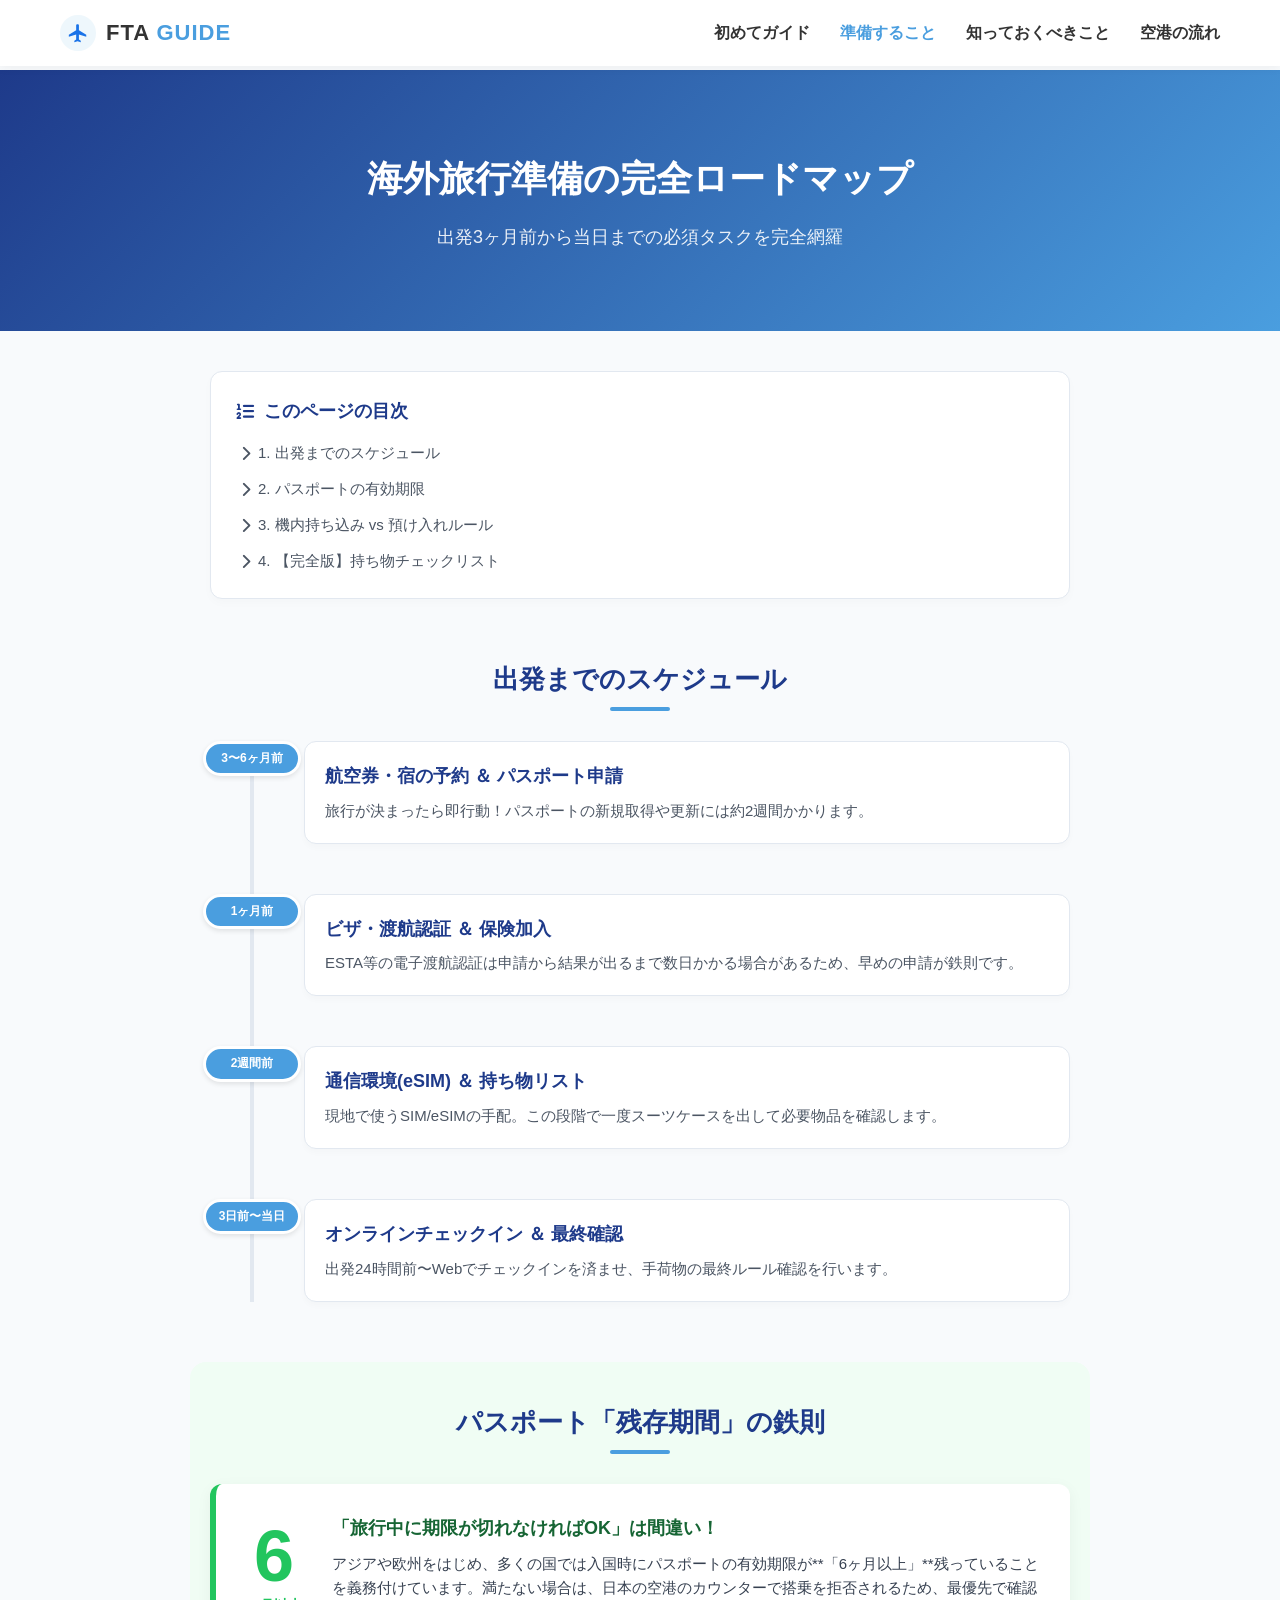
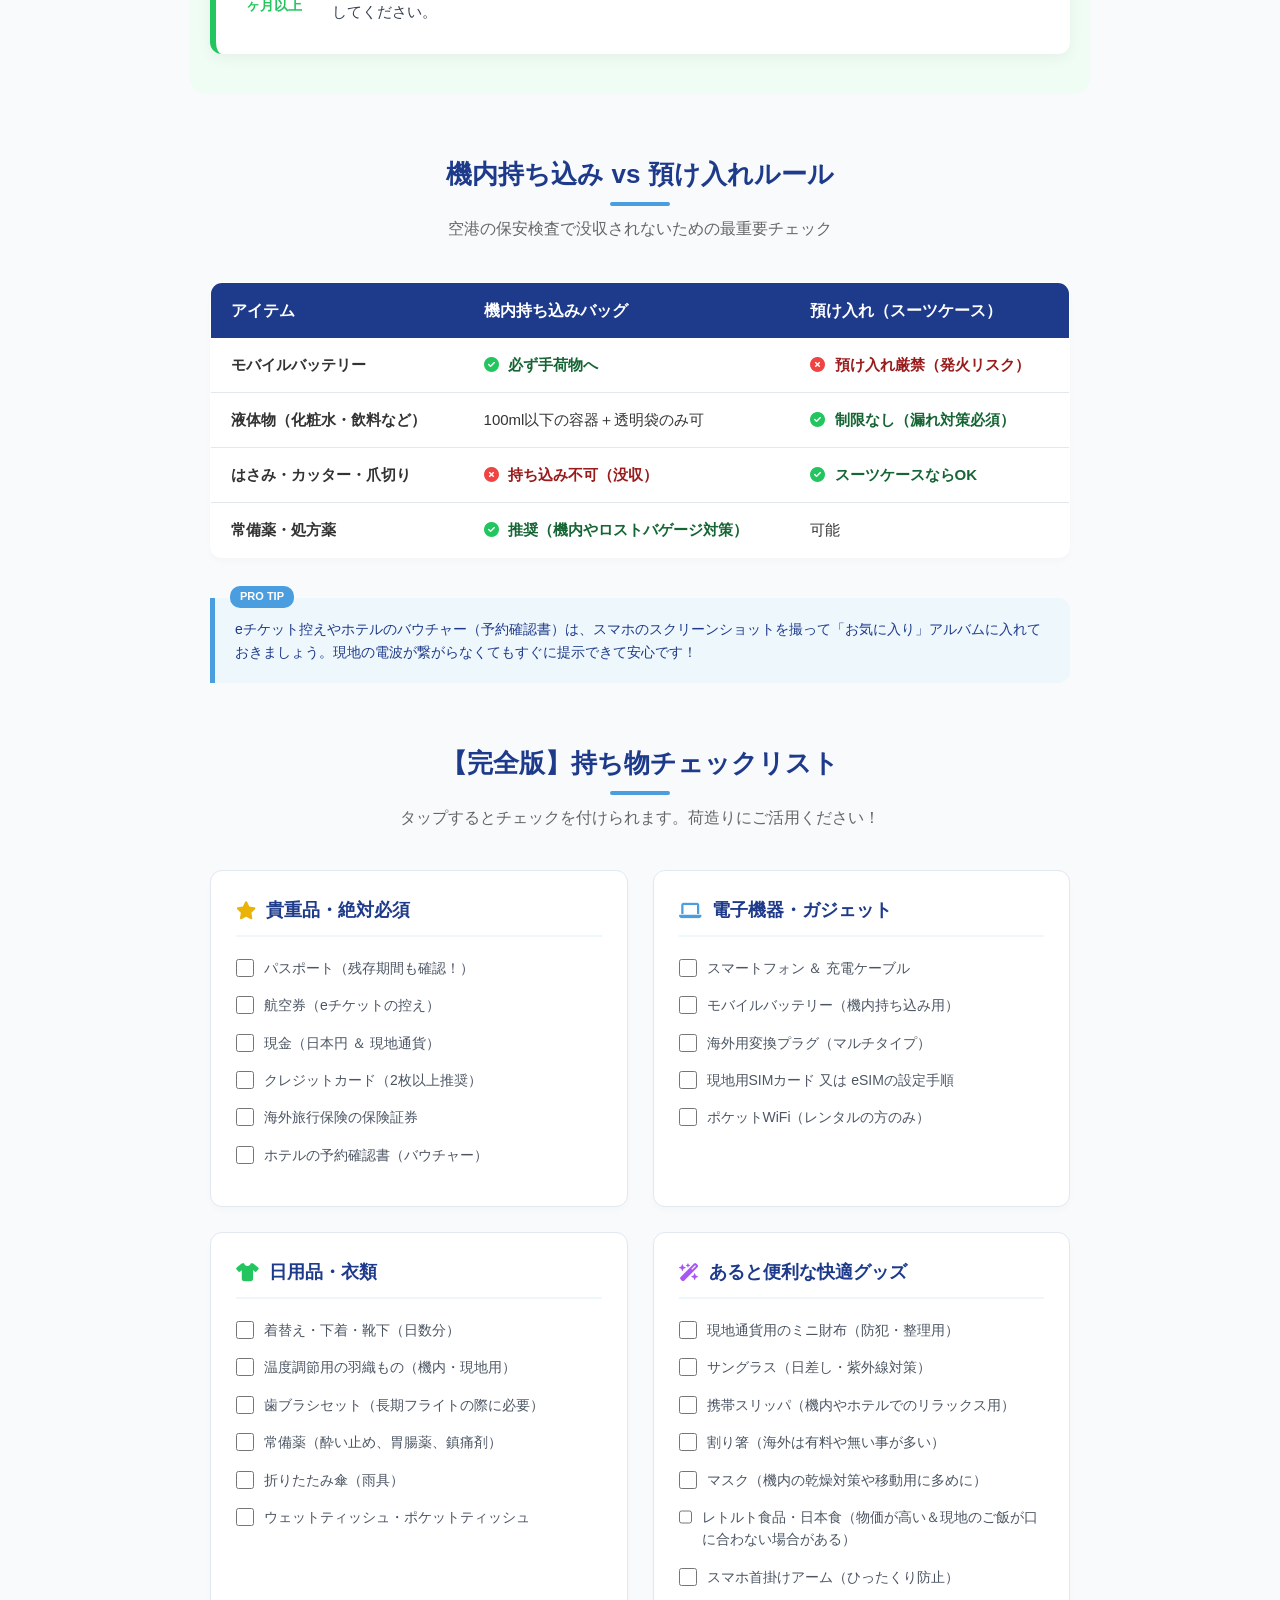
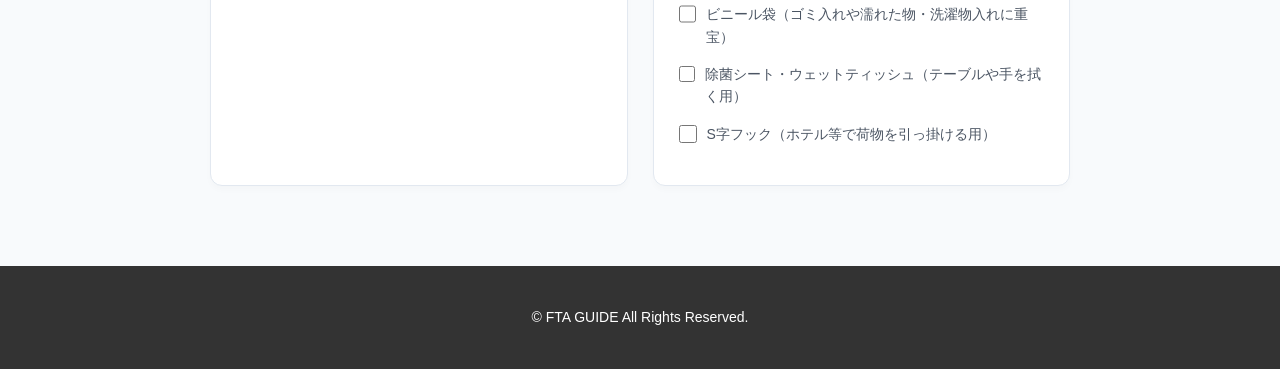
==== prepare.html @ abfdf831 "Add files via upload" ====
<!DOCTYPE html>
<html lang="ja">
<head>
  <meta charset="UTF-8">
  <meta name="viewport" content="width=device-width, initial-scale=1.0">
  <title>準備すること - FTA GUIDE</title>
  <link rel="stylesheet" href="prepare.css">
  <link rel="stylesheet" href="https://cdnjs.cloudflare.com/ajax/libs/font-awesome/6.5.1/css/all.min.css">
</head>
<body>

  <header>
    <nav>
      <a href="index.html" class="logo">
        <span class="logo-icon"></span>
        <span class="logo-text">FTA <span class="highlight">GUIDE</span></span>
      </a>
      <ul>
        <li><a href="guide.html">初めてガイド</a></li>
        <li><a href="prepare.html" class="active">準備すること</a></li>
        <li><a href="tips.html">知っておくべきこと</a></li>
        <li><a href="airport.html">空港の流れ</a></li>
      </ul>
    </nav>
  </header>

<main>
    <section class="hero-section">
      <h1>海外旅行準備の完全ロードマップ</h1>
      <p>出発3ヶ月前から当日までの必須タスクを完全網羅</p>
    </section>

    <section class="container toc-section">
      <div class="toc-box">
        <h2 class="toc-title"><i class="fa-solid fa-list-ol"></i> このページの目次</h2>
        <ul class="toc-list">
          <li><a href="#schedule-anchor"><i class="fa-solid fa-chevron-right"></i> 1. 出発までのスケジュール</a></li>
          <li><a href="#passport-anchor"><i class="fa-solid fa-chevron-right"></i> 2. パスポートの有効期限</a></li>
          <li><a href="#rules-anchor"><i class="fa-solid fa-chevron-right"></i> 3. 機内持ち込み vs 預け入れルール</a></li>
          <li><a href="#checklist-anchor"><i class="fa-solid fa-chevron-right"></i> 4. 【完全版】持ち物チェックリスト</a></li>
        </ul>
      </div>
    </section>

    <section id="schedule-anchor" class="container">
      <h2 class="section-title">出発までのスケジュール</h2>
      <div class="timeline">
        <div class="timeline-item">
          <div class="timeline-badge">3〜6ヶ月前</div>
          <div class="timeline-panel">
            <h3>航空券・宿の予約 ＆ パスポート申請</h3>
            <p>旅行が決まったら即行動！パスポートの新規取得や更新には約2週間かかります。</p>
          </div>
        </div>
        <div class="timeline-item">
          <div class="timeline-badge">1ヶ月前</div>
          <div class="timeline-panel">
            <h3>ビザ・渡航認証 ＆ 保険加入</h3>
            <p>ESTA等の電子渡航認証は申請から結果が出るまで数日かかる場合があるため、早めの申請が鉄則です。</p>
          </div>
        </div>
        <div class="timeline-item">
          <div class="timeline-badge">2週間前</div>
          <div class="timeline-panel">
            <h3>通信環境(eSIM) ＆ 持ち物リスト</h3>
            <p>現地で使うSIM/eSIMの手配。この段階で一度スーツケースを出して必要物品を確認します。</p>
          </div>
        </div>
        <div class="timeline-item">
          <div class="timeline-badge">3日前〜当日</div>
          <div class="timeline-panel">
            <h3>オンラインチェックイン ＆ 最終確認</h3>
            <p>出発24時間前〜Webでチェックインを済ませ、手荷物の最終ルール確認を行います。</p>
          </div>
        </div>
      </div>
    </section>

    <section id="passport-anchor" class="container bg-light">
      <h2 class="section-title">パスポート「残存期間」の鉄則</h2>
      <div class="passport-alert-box">
        <div class="number-focus">
          <span class="big-num">6</span>
          <span class="num-unit">ヶ月以上</span>
        </div>
        <div class="alert-text">
          <h3>「旅行中に期限が切れなければOK」は間違い！</h3>
          <p>アジアや欧州をはじめ、多くの国では入国時にパスポートの有効期限が**「6ヶ月以上」**残っていることを義務付けています。満たない場合は、日本の空港のカウンターで搭乗を拒否されるため、最優先で確認してください。</p>
        </div>
      </div>
    </section>

    <section id="rules-anchor" class="container">
      <h2 class="section-title">機内持ち込み vs 預け入れルール</h2>
      <p class="section-sub-title">空港の保安検査で没収されないための最重要チェック</p>
      
      <table class="rule-table">
        <thead>
          <tr>
            <th>アイテム</th>
            <th>機内持ち込みバッグ</th>
            <th>預け入れ（スーツケース）</th>
          </tr>
        </thead>
        <tbody>
          <tr>
            <td><strong>モバイルバッテリー</strong></td>
            <td class="status-ok"><i class="fa-solid fa-circle-check"></i> 必ず手荷物へ</td>
            <td class="status-ng"><i class="fa-solid fa-circle-xmark"></i> 預け入れ厳禁（発火リスク）</td>
          </tr>
          <tr>
            <td><strong>液体物（化粧水・飲料など）</strong></td>
            <td>100ml以下の容器＋透明袋のみ可</td>
            <td class="status-ok"><i class="fa-solid fa-circle-check"></i> 制限なし（漏れ対策必須）</td>
          </tr>
          <tr>
            <td><strong>はさみ・カッター・爪切り</strong></td>
            <td class="status-ng"><i class="fa-solid fa-circle-xmark"></i> 持ち込み不可（没収）</td>
            <td class="status-ok"><i class="fa-solid fa-circle-check"></i> スーツケースならOK</td>
          </tr>
          <tr>
            <td><strong>常備薬・処方薬</strong></td>
            <td class="status-ok"><i class="fa-solid fa-circle-check"></i> 推奨（機内やロストバゲージ対策）</td>
            <td>可能</td>
          </tr>
        </tbody>
      </table>

      <div class="advice-box">
        <span class="advice-badge">Pro Tip</span>
        <p>eチケット控えやホテルのバウチャー（予約確認書）は、スマホのスクリーンショットを撮って「お気に入り」アルバムに入れておきましょう。現地の電波が繋がらなくてもすぐに提示できて安心です！</p>
      </div>
    </section>

    <section id="checklist-anchor" class="container">
      <h2 class="section-title">【完全版】持ち物チェックリスト</h2>
      <p class="section-sub-title">タップするとチェックを付けられます。荷造りにご活用ください！</p>
      
      <div class="checklist-grid">
        <div class="checklist-card">
          <h3><i class="fa-solid fa-star" style="color: #eab308;"></i> 貴重品・絶対必須</h3>
          <label class="check-item"><input type="checkbox"> <span>パスポート（残存期間も確認！）</span></label>
          <label class="check-item"><input type="checkbox"> <span>航空券（eチケットの控え）</span></label>
          <label class="check-item"><input type="checkbox"> <span>現金（日本円 ＆ 現地通貨）</span></label>
          <label class="check-item"><input type="checkbox"> <span>クレジットカード（2枚以上推奨）</span></label>
          <label class="check-item"><input type="checkbox"> <span>海外旅行保険の保険証券</span></label>
          <label class="check-item"><input type="checkbox"> <span>ホテルの予約確認書（バウチャー）</span></label>
        </div>

        <div class="checklist-card">
          <h3><i class="fa-solid fa-laptop" style="color: #4a9edf;"></i> 電子機器・ガジェット</h3>
          <label class="check-item"><input type="checkbox"> <span>スマートフォン ＆ 充電ケーブル</span></label>
          <label class="check-item"><input type="checkbox"> <span>モバイルバッテリー（機内持ち込み用）</span></label>
          <label class="check-item"><input type="checkbox"> <span>海外用変換プラグ（マルチタイプ）</span></label>
          <label class="check-item"><input type="checkbox"> <span>現地用SIMカード 又は eSIMの設定手順</span></label>
          <label class="check-item"><input type="checkbox"> <span>ポケットWiFi（レンタルの方のみ）</span></label>
        </div>

        <div class="checklist-card">
          <h3><i class="fa-solid fa-shirt" style="color: #22c55e;"></i> 日用品・衣類</h3>
          <label class="check-item"><input type="checkbox"> <span>着替え・下着・靴下（日数分）</span></label>
          <label class="check-item"><input type="checkbox"> <span>温度調節用の羽織もの（機内・現地用）</span></label>
          <label class="check-item"><input type="checkbox"> <span>歯ブラシセット（長期フライトの際に必要）</span></label>
          <label class="check-item"><input type="checkbox"> <span>常備薬（酔い止め、胃腸薬、鎮痛剤）</span></label>
          <label class="check-item"><input type="checkbox"> <span>折りたたみ傘（雨具）</span></label>
          <label class="check-item"><input type="checkbox"> <span>ウェットティッシュ・ポケットティッシュ</span></label>
        </div>

        <div class="checklist-card">
          <h3><i class="fa-solid fa-wand-magic-sparkles" style="color: #a855f7;"></i> あると便利な快適グッズ</h3>
          <label class="check-item"><input type="checkbox"> <span>現地通貨用のミニ財布（防犯・整理用）</span></label>
          <label class="check-item"><input type="checkbox"> <span>サングラス（日差し・紫外線対策）</span></label>
          <label class="check-item"><input type="checkbox"> <span>携帯スリッパ（機内やホテルでのリラックス用）</span></label>
          <label class="check-item"><input type="checkbox"> <span>割り箸（海外は有料や無い事が多い）</span></label>
          <label class="check-item"><input type="checkbox"> <span>マスク（機内の乾燥対策や移動用に多めに）</span></label>
          <label class="check-item"><input type="checkbox"> <span>レトルト食品・日本食（物価が高い＆現地のご飯が口に合わない場合がある）</span></label>
          <label class="check-item"><input type="checkbox"> <span>スマホ首掛けアーム（ひったくり防止）</span></label>
          <label class="check-item"><input type="checkbox"> <span>ビニール袋（ゴミ入れや濡れた物・洗濯物入れに重宝）</span></label>
          <label class="check-item"><input type="checkbox"> <span>除菌シート・ウェットティッシュ（テーブルや手を拭く用）</span></label>
          <label class="check-item"><input type="checkbox"> <span>S字フック（ホテル等で荷物を引っ掛ける用）</span></label>
        </div>
      </div>
    </section>
  </main>
  <footer>
    <p>&copy; FTA GUIDE All Rights Reserved.</p>
  </footer>

</body>
</html>
---- prepare.css ----
/* ==========================================================================
   共通設定 ＆ ヘッダー（guide.cssのデザインシステムを完全継承）
   ========================================================================== */
* {
    margin: 0;
    padding: 0;
    box-sizing: border-box;
}

body {
    font-family: 'Helvetica Neue', Arial, 'Hiragino Kaku Gothic ProN', 'Hiragino Sans', Meiryo, sans-serif;
    color: #333333;
    background-color: #f8fafc;
    line-height: 1.6;
}

header {
    background-color: #ffffff;
    box-shadow: 0 2px 10px rgba(0, 0, 0, 0.05);
    position: fixed;
    top: 0;
    left: 0;
    width: 100%;
    z-index: 1000;
}

nav {
    display: flex;
    justify-content: space-between;
    align-items: center;
    max-width: 1200px;
    margin: 0 auto;
    padding: 15px 20px;
}

/* 飛行機ロゴ（下線強制クリア・ホームリンク対応） */
nav .logo {
    display: flex !important;
    align-items: center;
    gap: 10px;
    font-family: 'Arial Black', Impact, sans-serif;
    letter-spacing: 1px;
    cursor: pointer;
    text-decoration: none !important;
}

nav .logo-icon {
    width: 36px;
    height: 36px;
    background-color: #eef7fc;
    border-radius: 50%;
    display: flex;
    align-items: center;
    justify-content: center;
    background-image: url("data:image/svg+xml;utf8,<svg xmlns='http://www.w3.org/2000/svg' viewBox='0 0 24 24' fill='%231a73e8'><path d='M21 16v-2l-8-5V3.5c0-.83-.67-1-1.5-1s-1.5.17-1.5 1V9l-8 5v2l8-2.5V19l-2 1.5V22l3.5-1 3.5 1v-1.5L13 19v-5.5l8 2.5z'/></svg>") !important;
    background-size: 22px;
    background-repeat: no-repeat;
    background-position: center;
    transition: transform 0.3s ease;
}

nav .logo:hover .logo-icon {
    transform: rotate(15deg) scale(1.1);
}

nav .logo-text {
    font-size: 22px;
    color: #333333;
    font-weight: 900 !important;
    text-decoration: none !important;
}

nav .logo-text .highlight {
    color: #4a9edf !important;
    font-weight: 900 !important;
    text-decoration: none !important;
}

/* ナビゲーションメニュー（文字太さ700） */
nav ul {
    display: flex;
    list-style: none;
    gap: 30px;
}

nav ul li a {
    text-decoration: none;
    color: #333333;
    font-size: 16px;
    font-weight: 700; /* 太さをキープ */
    transition: color 0.3s ease;
}

nav ul li a:hover,
nav ul li a.active {
    color: #4a9edf;
}

/* ==========================================================================
   メインレイアウト ＆ 各セクション
   ========================================================================== */
main {
    margin-top: 70px; /* ヘッダーに被らないように調整 */
}

/* メインビジュアル */
.hero-section {
    background: linear-gradient(135deg, #1e3a8a 0%, #4a9edf 100%);
    color: #ffffff;
    text-align: center;
    padding: 80px 20px;
}

.hero-section h1 {
    font-size: 36px;
    margin-bottom: 15px;
    font-weight: 700;
}

.hero-section p {
    font-size: 18px;
    opacity: 0.9;
}

/* コンテナ */
.container {
    max-width: 900px;
    margin: 60px auto;
    padding: 0 20px;
}

.bg-light {
    background-color: #f0fdf4; /* 薄い緑色の背景でアクセント */
    padding: 40px 20px;
    border-radius: 16px;
}

/* タイトルスタイル */
.section-title {
    font-size: 26px;
    color: #1e3a8a;
    text-align: center;
    margin-bottom: 30px;
    position: relative;
    padding-bottom: 10px;
}

.section-title::after {
    content: '';
    position: absolute;
    bottom: 0;
    left: 50%;
    transform: translateX(-50%);
    width: 60px;
    height: 4px;
    background-color: #4a9edf;
    border-radius: 2px;
}

.section-sub-title {
    text-align: center !important;
    font-size: 16px;
    color: #666666;
    margin-top: -20px;
    margin-bottom: 40px;
}

/* ==========================================================================
   コンポーネント（タイムライン、数値強調、テーブル、アドバイス）
   ========================================================================== */

/* 1. タイムライン */
.timeline {
    position: relative;
    padding-left: 30px;
    border-left: 4px solid #e2e8f0;
    margin-left: 20px;
}

.timeline-item {
    position: relative;
    margin-bottom: 40px;
}

.timeline-item:last-child {
    margin-bottom: 0;
}

.timeline-badge {
    position: absolute;
    left: -55px;
    top: 2px;
    background-color: #4a9edf;
    color: #ffffff;
    padding: 4px 12px;
    font-size: 12px;
    font-weight: 700;
    border-radius: 20px;
    border: 3px solid #ffffff;
    box-shadow: 0 2px 5px rgba(0,0,0,0.1);
}

.timeline-panel {
    background: #ffffff;
    padding: 20px;
    border-radius: 12px;
    box-shadow: 0 4px 6px rgba(0, 0, 0, 0.02);
    border: 1px solid #e2e8f0;
}

.timeline-panel h3 {
    font-size: 18px;
    color: #1e3a8a;
    margin-bottom: 8px;
}

.timeline-panel p {
    font-size: 15px;
    color: #4b5563;
}

/* 2. パスポート数値強調ボックス */
.passport-alert-box {
    display: flex;
    align-items: center;
    background: #ffffff;
    padding: 30px;
    border-radius: 12px;
    box-shadow: 0 4px 15px rgba(0, 0, 0, 0.05);
    gap: 30px;
    border-left: 6px solid #22c55e;
}

.number-focus {
    text-align: center;
    flex-shrink: 0;
}

.big-num {
    font-size: 72px;
    font-weight: 900;
    color: #22c55e;
    line-height: 1;
    display: block;
}

.num-unit {
    font-size: 14px;
    font-weight: 700;
    color: #22c55e;
}

.alert-text h3 {
    color: #166534;
    font-size: 18px;
    margin-bottom: 10px;
}

.alert-text p {
    font-size: 15px;
    color: #374151;
}

/* 3. ルール比較テーブル */
.rule-table {
    width: 100%;
    border-collapse: collapse;
    background: #ffffff;
    border-radius: 12px;
    overflow: hidden;
    box-shadow: 0 4px 6px rgba(0, 0, 0, 0.02);
    border: 1px solid #e2e8f0;
    margin-bottom: 40px;
}

.rule-table th {
    background-color: #1e3a8a;
    color: #ffffff;
    padding: 15px 20px;
    font-weight: 700;
    text-align: left;
}

.rule-table td {
    padding: 15px 20px;
    border-bottom: 1px solid #e2e8f0;
    font-size: 15px;
}

.rule-table tr:last-child td {
    border-bottom: none;
}

.status-ok {
    color: #166534;
    font-weight: 700;
}
.status-ok i {
    color: #22c55e;
    margin-right: 5px;
}

.status-ng {
    color: #991b1b;
    font-weight: 700;
}
.status-ng i {
    color: #ef4444;
    margin-right: 5px;
}

/* 4. アドバイスボックス */
.advice-box {
    background-color: #eef7fc;
    border-left: 5px solid #4a9edf;
    padding: 20px;
    border-radius: 0 12px 12px 0;
    position: relative;
    margin-top: 30px;
}

.advice-badge {
    position: absolute;
    top: -12px;
    left: 15px;
    background-color: #4a9edf;
    color: #ffffff;
    font-size: 11px;
    font-weight: 700;
    padding: 2px 10px;
    border-radius: 10px;
    text-transform: uppercase;
}

.advice-box p {
    font-size: 14px;
    color: #1e3a8a;
    margin: 0;
}

/* フッター */
footer {
    text-align: center;
    padding: 40px 20px;
    background-color: #333333;
    color: #ffffff;
    font-size: 14px;
    margin-top: 80px;
}
/* 1. タイムライン（バッジの文字被りを完全に修正） */
.timeline {
    position: relative;
    padding-left: 50px; /* 左側の余白を広げて文字と被るのを防ぐ */
    border-left: 4px solid #e2e8f0;
    margin-left: 40px; /* 全体を少し右に寄せてバランスを取る */
}

.timeline-item {
    position: relative;
    margin-bottom: 50px;
}

.timeline-item:last-child {
    margin-bottom: 0;
}

/* 一直線の縦線の中央に完璧に配置されるよう調整 */
.timeline-badge {
    position: absolute;
    left: -101px; /* 縦線の真上にバッジのセンターが来るように調整 */
    top: 0;
    width: 98px; /* バッジの横幅を固定 */
    text-align: center;
    background-color: #4a9edf;
    color: #ffffff;
    padding: 5px 0;
    font-size: 12px;
    font-weight: 700;
    border-radius: 20px;
    border: 3px solid #ffffff;
    box-shadow: 0 2px 5px rgba(0,0,0,0.1);
}

.timeline-panel {
    background: #ffffff;
    padding: 20px;
    border-radius: 12px;
    box-shadow: 0 4px 6px rgba(0, 0, 0, 0.02);
    border: 1px solid #e2e8f0;
}

.timeline-panel h3 {
    font-size: 18px;
    color: #1e3a8a;
    margin-bottom: 8px;
}

.timeline-panel p {
    font-size: 15px;
    color: #4b5563;
}


/* ==========================================================================
   新機能の追加CSS（目次 ＆ チェックリスト）※ファイルの最下部に追加してください
   ========================================================================== */

/* 目次のデザイン */
.toc-section {
    margin-top: 40px !important;
    margin-bottom: 20px !important;
}

.toc-box {
    background-color: #ffffff;
    border: 1px solid #e2e8f0;
    border-radius: 12px;
    padding: 25px;
    box-shadow: 0 4px 10px rgba(0,0,0,0.02);
}

.toc-title {
    font-size: 18px;
    color: #1e3a8a;
    margin-bottom: 15px;
    display: flex;
    align-items: center;
    gap: 10px;
}

.toc-list {
    list-style: none;
    display: flex;
    flex-direction: column;
    gap: 12px;
    padding-left: 5px;
}

.toc-list li a {
    text-decoration: none;
    color: #4b5563;
    font-size: 15px;
    font-weight: 500;
    display: flex;
    align-items: center;
    gap: 8px;
    transition: color 0.2s ease, padding-left 0.2s ease;
}

/* 目次のリンクにマウスを乗せたら少し右に動く */
.toc-list li a:hover {
    color: #4a9edf;
    padding-left: 5px;
}

/* スムーズスクロールを有効にする（目次を押した時になめらかに動く） */
html {
    scroll-behavior: smooth;
    scroll-padding-top: 100px; /* ヘッダーに文字が被らないようにストップ位置を調整 */
}

/* チェックリストのデザイン */
.checklist-grid {
    display: grid;
    grid-template-columns: repeat(auto-fit, minmax(280px, 1fr));
    gap: 25px;
    margin-top: 20px;
}

.checklist-card {
    background: #ffffff;
    border: 1px solid #e2e8f0;
    border-radius: 12px;
    padding: 25px;
    box-shadow: 0 4px 6px rgba(0,0,0,0.02);
}

.checklist-card h3 {
    font-size: 18px;
    color: #1e3a8a;
    margin-bottom: 20px;
    border-bottom: 2px solid #eef7fc;
    padding-bottom: 10px;
    display: flex;
    align-items: center;
    gap: 10px;
}

.check-item {
    display: flex;
    align-items: flex-start;
    gap: 10px;
    margin-bottom: 15px;
    cursor: pointer;
    font-size: 14px;
    color: #4b5563;
    user-select: none;
}

.check-item input[type="checkbox"] {
    width: 18px;
    height: 18px;
    margin-top: 2px;
    cursor: pointer;
    accent-color: #4a9edf; /* チェックボックスの色をテーマカラーに */
}

/* チェックを入れたら文字を少し薄くする演出 */
.check-item input[type="checkbox"]:checked + span {
    color: #9ca3af;
    text-decoration: line-through;
}
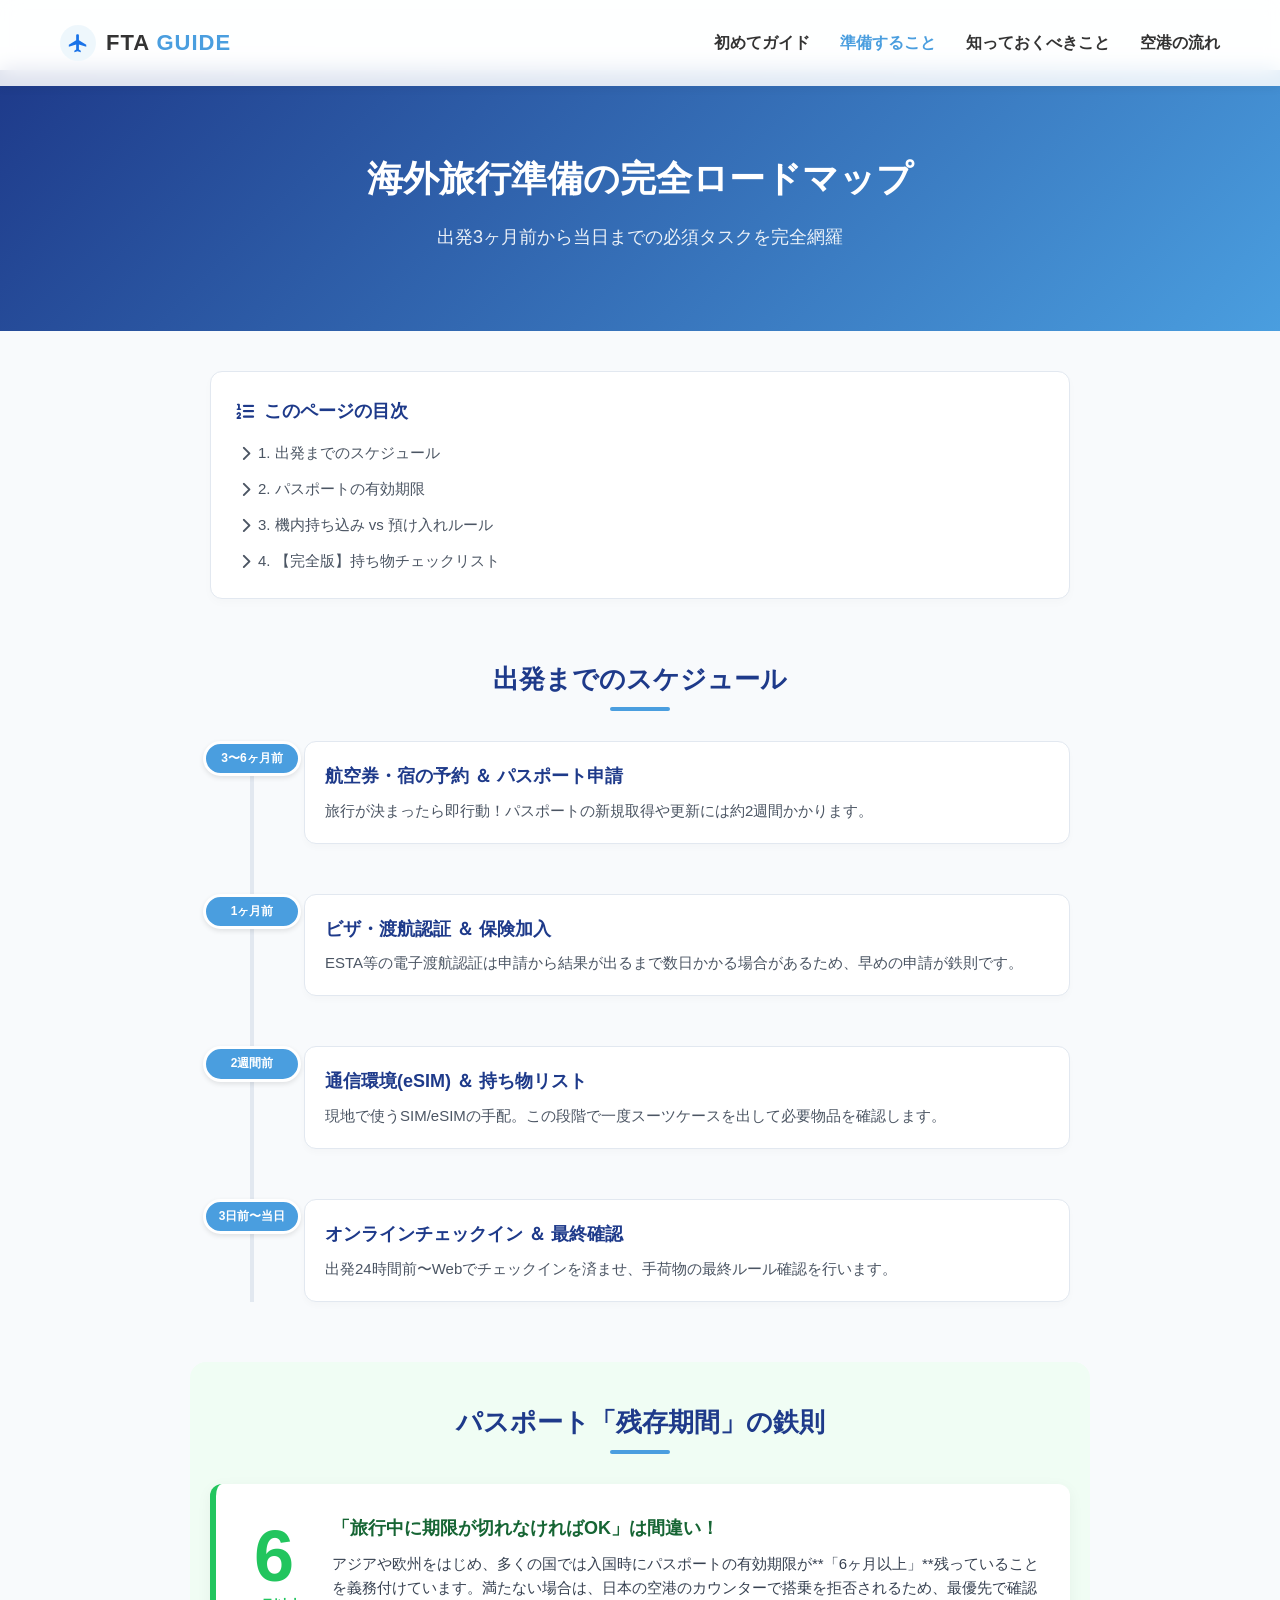
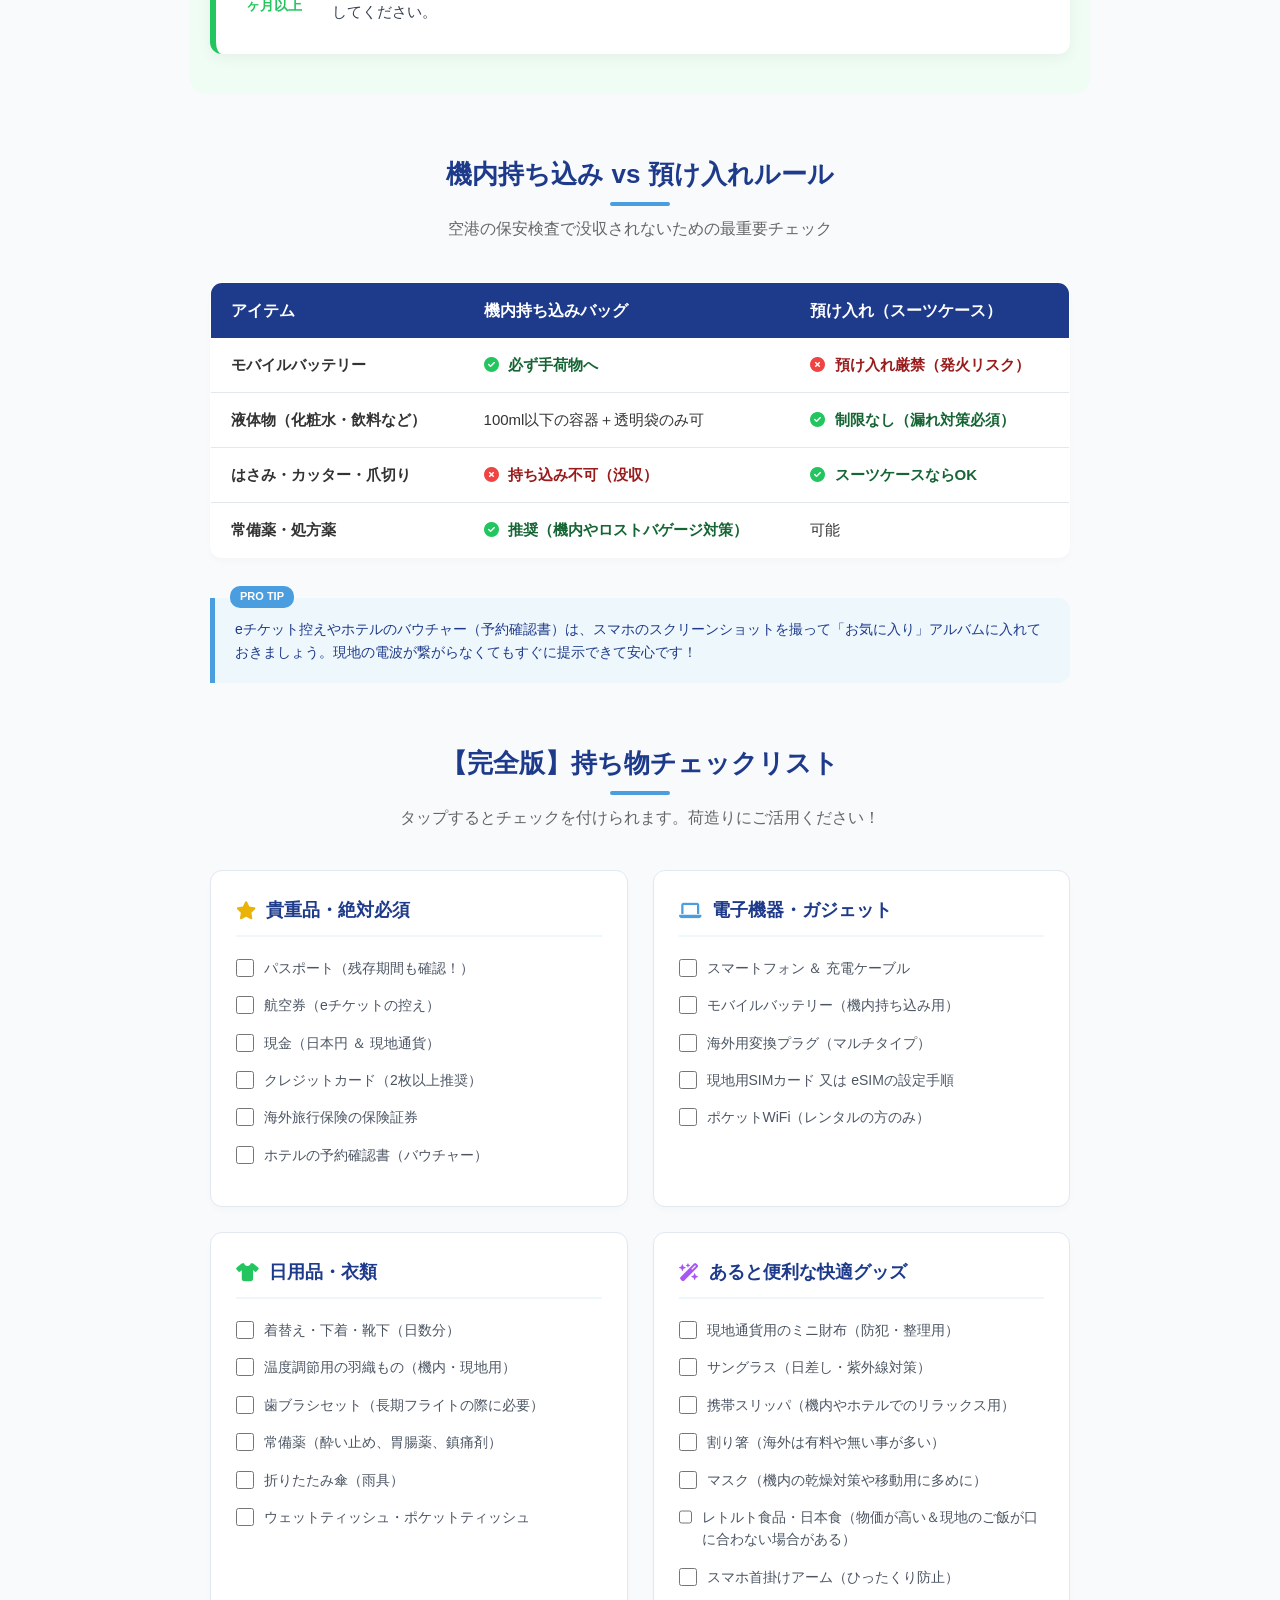
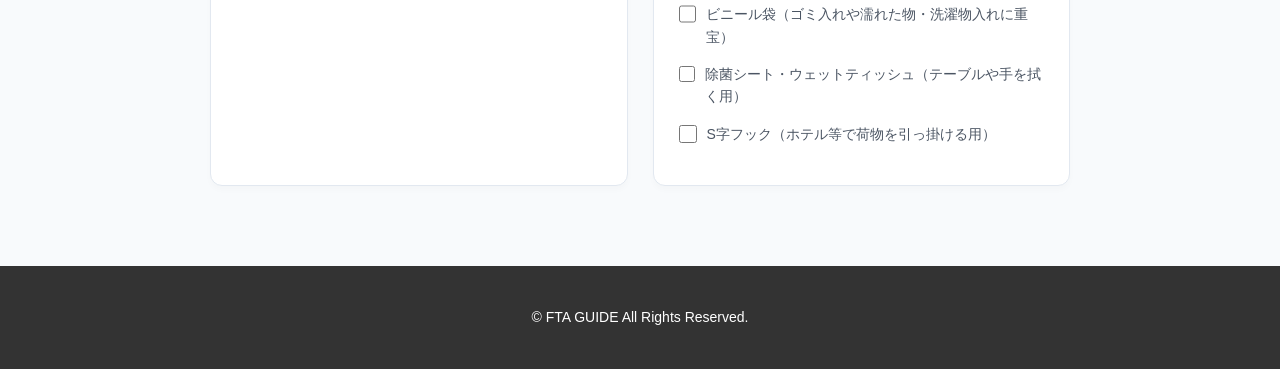
==== commit a2cbe7b6: "Add files via upload" ====
--- a/prepare.html
+++ b/prepare.html
@@ -9,20 +9,20 @@
 </head>
 <body>
 
-  <header>
-    <nav>
-      <a href="index.html" class="logo">
-        <span class="logo-icon"></span>
-        <span class="logo-text">FTA <span class="highlight">GUIDE</span></span>
-      </a>
-      <ul>
-        <li><a href="guide.html">初めてガイド</a></li>
-        <li><a href="prepare.html" class="active">準備すること</a></li>
-        <li><a href="tips.html">知っておくべきこと</a></li>
-        <li><a href="airport.html">空港の流れ</a></li>
-      </ul>
-    </nav>
-  </header>
+  <nav>
+    <a href="index.html" class="logo">
+      <span class="logo-icon"></span>
+      <span class="logo-text">FTA <span class="highlight">GUIDE</span></span>
+    </a>
+    <ul>
+      <li><a href="guide.html">初めてガイド</a></li>
+      <li><a href="prepare.html" class="active">準備すること</a></li>
+      <li><a href="tips.html">知っておくべきこと</a></li>
+      <li><a href="airport.html">空港の流れ</a></li>
+    </ul>
+  </nav>
+
+  <main>
 
 <main>
     <section class="hero-section">
--- a/prepare.css
+++ b/prepare.css
@@ -15,8 +15,6 @@
 }
 
 header {
-    background-color: #ffffff;
-    box-shadow: 0 2px 10px rgba(0, 0, 0, 0.05);
     position: fixed;
     top: 0;
     left: 0;
@@ -24,15 +22,24 @@
     z-index: 1000;
 }
 
+/* ==========================================================================
+   【修正】ナビゲーションの位置を見本（index.html）と完全に一致させる
+   ========================================================================== */
 nav {
+    position: fixed;   /* 画面の一番上に固定 */
+    top: 0;
+    left: 0;
+    width: 100%;       /* 横幅を画面いっぱいに広げる（見本と統一） */
     display: flex;
     justify-content: space-between;
     align-items: center;
-    max-width: 1200px;
-    margin: 0 auto;
-    padding: 15px 20px;
-}
-
+    padding: 25px 60px; /* ★ここを60pxにすることで、見本のロゴ位置と完全一致します */
+    background: rgba(255, 255, 255, 0.85);
+    backdrop-filter: blur(10px);
+    box-shadow: 0 2px 10px rgba(0, 0, 0, 0.05); /* ★影の命令をここに引越し */
+    z-index: 1000;
+    box-sizing: border-box; /* はみ出し防止 */
+}
 /* 飛行機ロゴ（下線強制クリア・ホームリンク対応） */
 nav .logo {
     display: flex !important;
